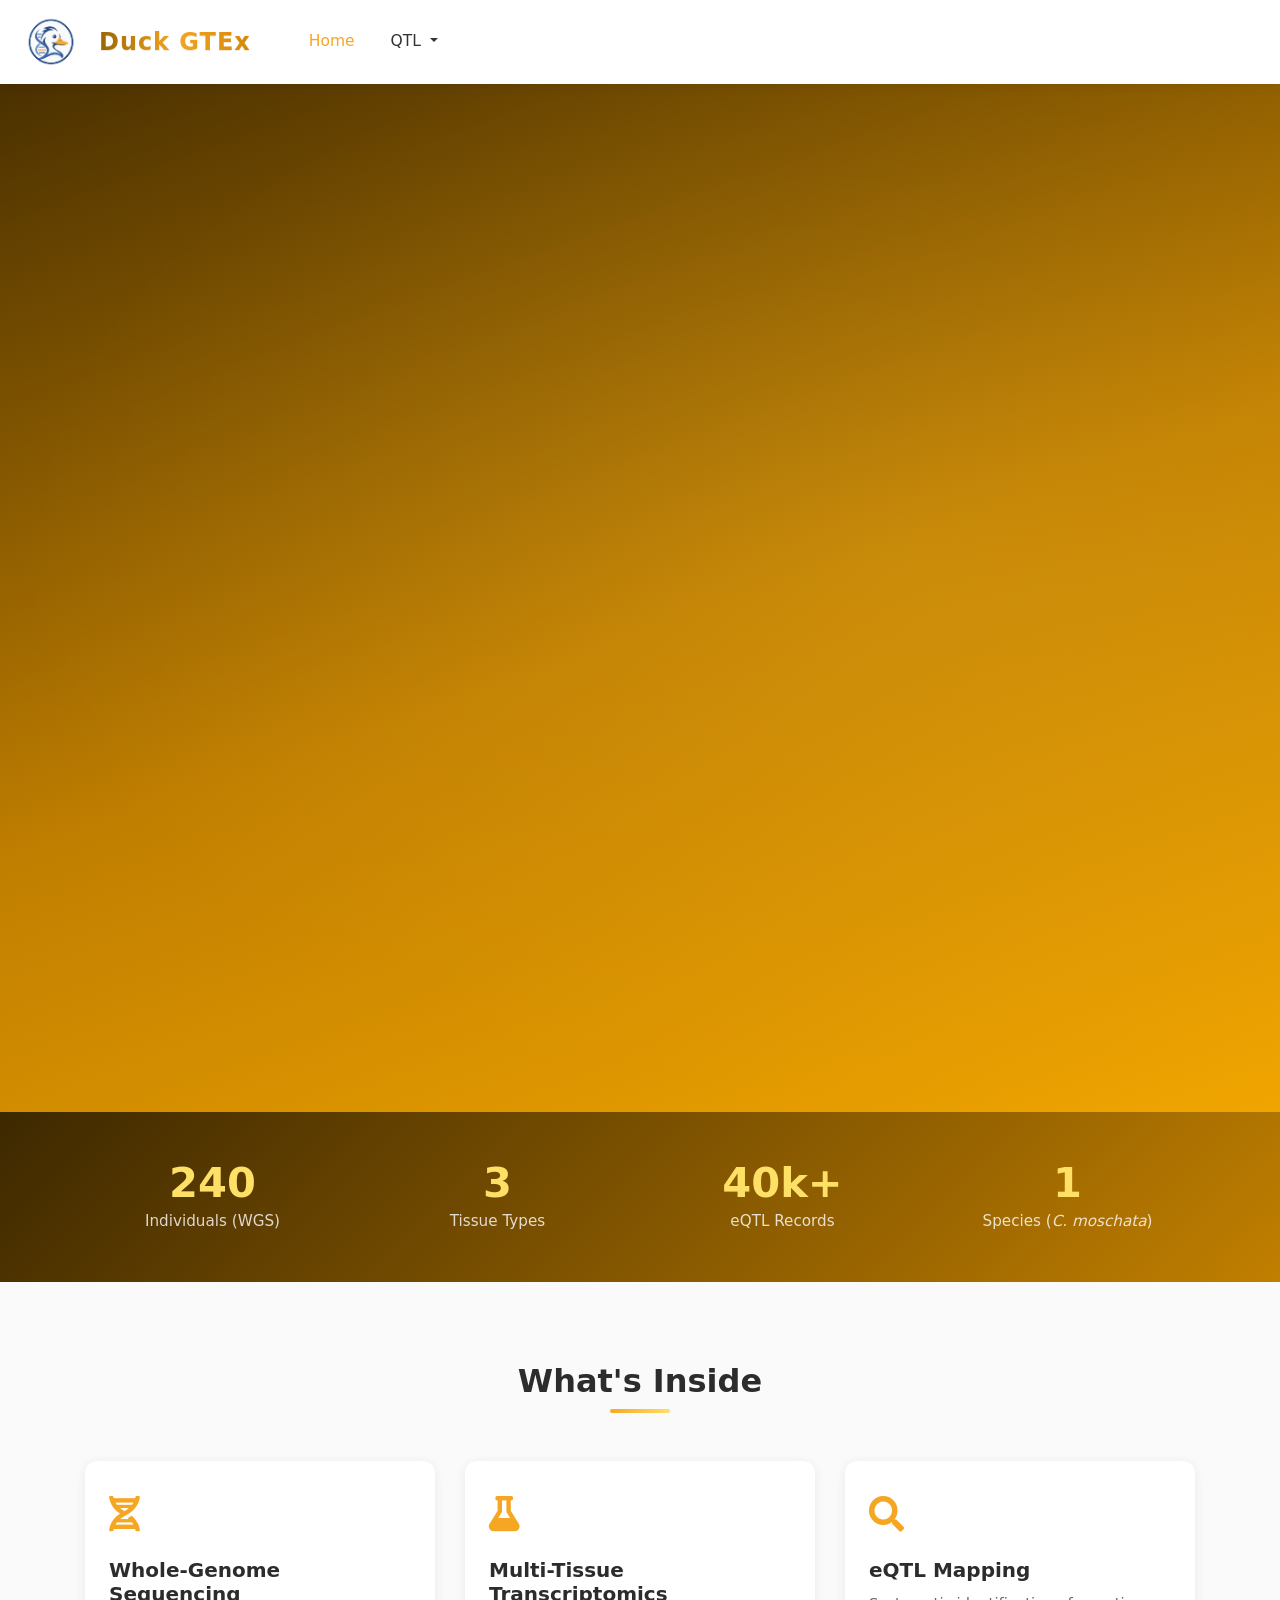
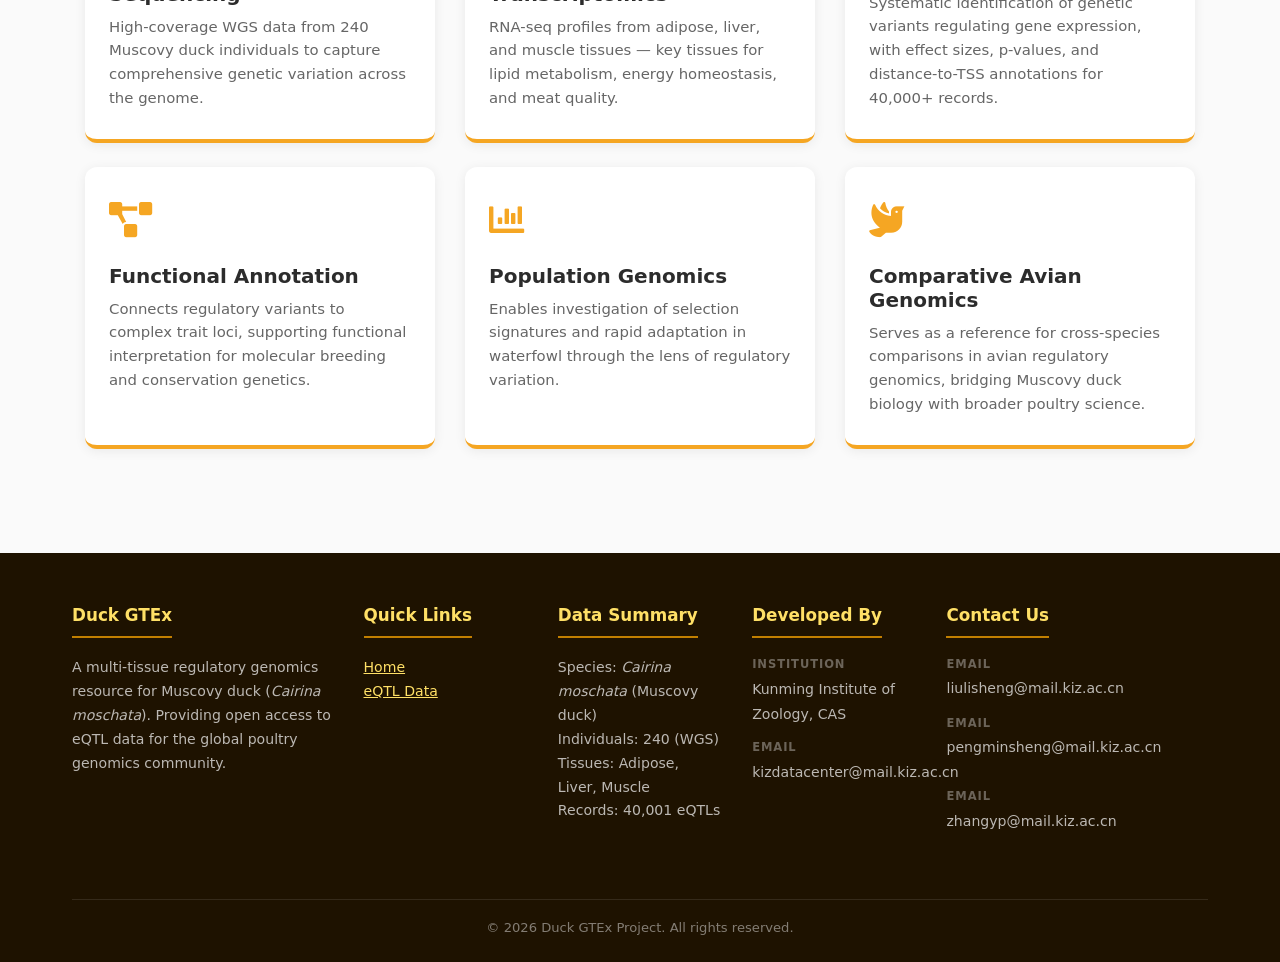
==== index.html @ 244245ae "GTEx commit 1" ====
<!DOCTYPE html>
<html lang="en">
<head>
    <meta charset="UTF-8" />
    <meta name="viewport" content="width=device-width, initial-scale=1.0" />
    <title>Duck GTEx – Muscovy Duck eQTL Atlas</title>
    <link rel="icon" href="assets/img/logo.png" type="image/png">
    <link rel="stylesheet" href="assets/css/bootstrap.min.css">
    <link rel="stylesheet" href="assets/css/font-awesome.min.css">
    <link rel="stylesheet" href="assets/css/animate.min.css">
    <link rel="stylesheet" href="assets/css/style.css">
</head>
<body>

<!-- ========== Preloader ========== -->
<div id="preloader">
    <div class="spinner"></div>
</div>

<!-- ========== Navbar ========== -->
<nav class="navbar navbar-expand-lg navbar-light fixed-top" id="mainNav">
    <div class="container" style="max-width:1400px;">
        <a class="navbar-brand" href="index.html">
            <img src="assets/img/logo.png" alt="Duck GTEx logo" class="brand-logo">
            <span class="brand-text">Duck GTEx</span>
        </a>
        <button class="navbar-toggler" type="button" data-toggle="collapse" data-target="#navMenu"
                aria-controls="navMenu" aria-expanded="false" aria-label="Toggle navigation">
            <span class="navbar-toggler-icon"></span>
        </button>
        <div class="collapse navbar-collapse justify-content-start" id="navMenu">
            <ul class="navbar-nav ml-lg-4">
                <li class="nav-item active">
                    <a class="nav-link" href="index.html">Home</a>
                </li>
                <li class="nav-item dropdown">
                    <a class="nav-link dropdown-toggle" href="#" id="qtlDropdown"
                       role="button" data-toggle="dropdown" aria-haspopup="true" aria-expanded="false">
                        QTL
                    </a>
                    <div class="dropdown-menu" aria-labelledby="qtlDropdown">
                        <a class="dropdown-item" href="eqtl.html">
                            <i class="fas fa-table mr-2" style="color:#f5a623;"></i>eQTL
                        </a>
                    </div>
                </li>
            </ul>
        </div>
    </div>
</nav>

<!-- ========== Hero Banner ========== -->
<section class="hero-banner">
    <div class="container" style="max-width:1400px;">
        <div class="row align-items-center">

            <!-- Left – Description -->
            <div class="col-lg-5 col-xl-5">
                <div class="fade-up delay-1">
                    <h1 class="hero-title">What is <span>Duck GTEx?</span></h1>
                    <p class="hero-desc">
                        As a multi-tissue regulatory genomics resource for Muscovy duck
                        (<em>Cairina moschata</em>), the Muscovy Duck eQTL Atlas aims to build a
                        public catalogue of genetic regulatory variants associated with gene expression
                        across key metabolic and production-related tissues. This database integrates
                        whole-genome sequencing data from 240 individuals, transcriptomic profiles from
                        adipose, liver, and muscle tissues to support the systematic exploration of
                        genotype-expression relationships in Muscovy ducks.
                    </p>
                    <p class="hero-desc" style="margin-top:-10px;">
                        This resource provides a valuable reference for understanding tissue-dependent
                        genetic regulation, rapid adaptation, lipid metabolism, muscle development, meat
                        quality, and other economically important traits in waterfowl. By connecting
                        genomic variation with transcriptional regulation and complex phenotypes, the
                        Muscovy Duck eQTL Atlas offers a foundation for functional interpretation of
                        trait-associated loci, molecular breeding, conservation genetics, and
                        comparative avian genomics.
                    </p>

                    <!-- Quick nav to eQTL table -->
                    <div class="mt-2">
                        <a href="eqtl.html" class="btn btn-search px-4 py-2"
                           style="background:var(--gradient-btn);color:#3d2800;font-weight:700;border-radius:10px;border:none;font-size:1rem;">
                            <i class="fas fa-table mr-2"></i>Browse eQTL Data
                        </a>
                    </div>
                </div>
            </div>

            <!-- Right – Flowchart -->
            <div class="col-lg-7 col-xl-7">
                <div class="hero-image-wrap fade-up delay-3">
                    <img src="assets/img/Flowchart.jpg"
                         alt="Duck GTEx Workflow"
                         class="hero-figure img-fluid"
                         data-toggle="modal" data-target="#imgModal"
                         title="Click to enlarge" />
                    <p class="mt-2" style="color:rgba(255,255,255,0.55);font-size:0.8rem;text-align:center;">
                        Click image to enlarge
                    </p>
                </div>
            </div>

        </div>
    </div>
</section>

<!-- ========== Stats Strip ========== -->
<section class="stats-strip">
    <div class="container">
        <div class="row text-center">
            <div class="col-6 col-md-3 mb-4 mb-md-0">
                <div class="stat-item fade-up delay-1">
                    <div class="stat-number">240</div>
                    <div class="stat-label">Individuals (WGS)</div>
                </div>
            </div>
            <div class="col-6 col-md-3 mb-4 mb-md-0">
                <div class="stat-item fade-up delay-2">
                    <div class="stat-number">3</div>
                    <div class="stat-label">Tissue Types</div>
                </div>
            </div>
            <div class="col-6 col-md-3">
                <div class="stat-item fade-up delay-3">
                    <div class="stat-number">40k+</div>
                    <div class="stat-label">eQTL Records</div>
                </div>
            </div>
            <div class="col-6 col-md-3">
                <div class="stat-item fade-up delay-4">
                    <div class="stat-number">1</div>
                    <div class="stat-label">Species (<em style="font-style:italic;color:inherit;">C. moschata</em>)</div>
                </div>
            </div>
        </div>
    </div>
</section>

<!-- ========== Feature Cards ========== -->
<section class="default-padding" style="background:#fafafa;">
    <div class="container">
        <div class="text-center mb-5 fade-up delay-1">
            <h2 class="section-title">What's Inside</h2>
            <div class="section-divider"></div>
        </div>
        <div class="row">
            <div class="col-md-4 mb-4">
                <div class="feature-card fade-up delay-1">
                    <div class="feature-icon"><i class="fas fa-dna"></i></div>
                    <h5>Whole-Genome Sequencing</h5>
                    <p>High-coverage WGS data from 240 Muscovy duck individuals to capture comprehensive genetic variation across the genome.</p>
                </div>
            </div>
            <div class="col-md-4 mb-4">
                <div class="feature-card fade-up delay-2">
                    <div class="feature-icon"><i class="fas fa-flask"></i></div>
                    <h5>Multi-Tissue Transcriptomics</h5>
                    <p>RNA-seq profiles from adipose, liver, and muscle tissues — key tissues for lipid metabolism, energy homeostasis, and meat quality.</p>
                </div>
            </div>
            <div class="col-md-4 mb-4">
                <div class="feature-card fade-up delay-3">
                    <div class="feature-icon"><i class="fas fa-search"></i></div>
                    <h5>eQTL Mapping</h5>
                    <p>Systematic identification of genetic variants regulating gene expression, with effect sizes, p-values, and distance-to-TSS annotations for 40,000+ records.</p>
                </div>
            </div>
            <div class="col-md-4 mb-4">
                <div class="feature-card fade-up delay-1">
                    <div class="feature-icon"><i class="fas fa-project-diagram"></i></div>
                    <h5>Functional Annotation</h5>
                    <p>Connects regulatory variants to complex trait loci, supporting functional interpretation for molecular breeding and conservation genetics.</p>
                </div>
            </div>
            <div class="col-md-4 mb-4">
                <div class="feature-card fade-up delay-2">
                    <div class="feature-icon"><i class="fas fa-chart-bar"></i></div>
                    <h5>Population Genomics</h5>
                    <p>Enables investigation of selection signatures and rapid adaptation in waterfowl through the lens of regulatory variation.</p>
                </div>
            </div>
            <div class="col-md-4 mb-4">
                <div class="feature-card fade-up delay-3">
                    <div class="feature-icon"><i class="fas fa-dove"></i></div>
                    <h5>Comparative Avian Genomics</h5>
                    <p>Serves as a reference for cross-species comparisons in avian regulatory genomics, bridging Muscovy duck biology with broader poultry science.</p>
                </div>
            </div>
        </div>
    </div>
</section>

<!-- ========== Image Modal (lightbox) ========== -->
<div class="modal fade" id="imgModal" tabindex="-1" role="dialog" aria-hidden="true">
    <div class="modal-dialog modal-xl-custom" role="document">
        <div class="modal-content" style="border:none;border-radius:12px;overflow:hidden;">
            <div class="modal-header py-2">
                <h6 class="modal-title mb-0" style="font-size:0.95rem;">Duck GTEx – Workflow Overview</h6>
                <button type="button" class="close" data-dismiss="modal" aria-label="Close">
                    <span aria-hidden="true">&times;</span>
                </button>
            </div>
            <div class="modal-body p-2">
                <img src="assets/img/Flowchart.jpg" alt="Flowchart" class="img-fluid" style="border-radius:6px;" />
            </div>
        </div>
    </div>
</div>

<!-- ========== Footer (full-width, all sections in one row) ========== -->
<footer class="site-footer site-footer-full">
    <div class="container-fluid footer-inner">
        <div class="row">
            <div class="col-lg-3 col-md-6 mb-4">
                <div class="footer-title">Duck GTEx</div>
                <p class="footer-text">
                    A multi-tissue regulatory genomics resource for Muscovy duck
                    (<em>Cairina moschata</em>). Providing open access to eQTL data
                    for the global poultry genomics community.
                </p>
            </div>
            <div class="col-lg-2 col-md-6 mb-4">
                <div class="footer-title">Quick Links</div>
                <ul class="list-unstyled footer-text">
                    <li><a href="index.html" class="footer-link">Home</a></li>
                    <li><a href="eqtl.html" class="footer-link">eQTL Data</a></li>
                </ul>
            </div>
            <div class="col-lg-2 col-md-6 mb-4">
                <div class="footer-title">Data Summary</div>
                <ul class="list-unstyled footer-text">
                    <li>Species: <em>Cairina moschata</em> (Muscovy duck)</li>
                    <li>Individuals: 240 (WGS)</li>
                    <li>Tissues: Adipose, Liver, Muscle</li>
                    <li>Records: 40,001 eQTLs</li>
                </ul>
            </div>
            <div class="col-lg-2 col-md-6 mb-4">
                <div class="footer-title">Developed By</div>
                <div style="margin-bottom:12px;">
                    <span class="footer-meta-label">Institution</span>
                    <span class="footer-plain">Kunming Institute of Zoology, CAS</span>
                </div>
                <div>
                    <span class="footer-meta-label">Email</span>
                    <span class="footer-plain">kizdatacenter@mail.kiz.ac.cn</span>
                </div>
            </div>
            <div class="col-lg-3 col-md-6 mb-4">
                <div class="footer-title">Contact Us</div>
                <div class="footer-contact-grid">
                    <div class="footer-contact-item">
                        <span class="footer-meta-label">Email</span>
                        <span class="footer-plain">liulisheng@mail.kiz.ac.cn</span>
                    </div>
                    <div class="footer-contact-row">
                        <div class="footer-contact-item">
                            <span class="footer-meta-label">Email</span>
                            <span class="footer-plain">pengminsheng@mail.kiz.ac.cn</span>
                        </div>
                        <div class="footer-contact-item">
                            <span class="footer-meta-label">Email</span>
                            <span class="footer-plain">zhangyp@mail.kiz.ac.cn</span>
                        </div>
                    </div>
                </div>
            </div>
        </div>
        <div class="footer-bottom">
            &copy; 2026 Duck GTEx Project. All rights reserved.
        </div>
    </div>
</footer>

<!-- ========== Scripts ========== -->
<script src="assets/js/jquery.min.js"></script>
<script src="assets/js/bootstrap.bundle.min.js"></script>
<script>
    // Hide preloader
    $(window).on('load', function () {
        $('#preloader').fadeOut(400);
    });

    // Navbar scroll effect
    $(window).on('scroll', function () {
        if ($(this).scrollTop() > 60) {
            $('#mainNav').addClass('scrolled');
        } else {
            $('#mainNav').removeClass('scrolled');
        }
    });

    // Scroll-triggered reveal: re-animate every time element enters viewport
    const observer = new IntersectionObserver((entries) => {
        entries.forEach(e => {
            if (e.isIntersecting) {
                e.target.classList.add('in-view');
            } else {
                e.target.classList.remove('in-view');
            }
        });
    }, { threshold: 0.12, rootMargin: '0px 0px -40px 0px' });
    document.querySelectorAll('.fade-up').forEach(el => observer.observe(el));
</script>
</body>
</html>
---- assets/css/style.css ----
/* ============================================================
   Duck GTEx – Custom Yellow Theme
   Primary:  #f5a623 (amber gold)
   Dark:     #3d2800 (dark brown)
   Accent:   #ffe066 (light gold)
   ============================================================ */

:root {
    --primary:      #f5a623;
    --primary-dark: #c17f00;
    --primary-light:#ffe066;
    --dark-bg:      #3d2800;
    --nav-white:    #fff;
    --text-light:   #fff8e1;
    --gradient-btn: linear-gradient(135deg, #f5a623, #ffe066);
    --gradient-logo:linear-gradient(to right, #9a6500, #f5a623, #d48806);
    --shadow:       0 4px 18px rgba(0,0,0,0.15);
}

/* ---- Reset / Base ---- */
*, *::before, *::after { box-sizing: border-box; }
body { font-family: 'Segoe UI', system-ui, -apple-system, sans-serif; margin: 0; }
a { text-decoration: none; text-transform: none !important; }
img { max-width: 100%; }

/* ============================================================
   PRELOADER
   ============================================================ */
#preloader {
    position: fixed; top: 0; left: 0; width: 100%; height: 100%;
    background: #3d2800; z-index: 99999;
    display: flex; align-items: center; justify-content: center;
}
.spinner {
    width: 56px; height: 56px;
    border: 5px solid rgba(255,255,255,0.2);
    border-top-color: var(--primary);
    border-radius: 50%;
    animation: spin 0.85s linear infinite;
}
@keyframes spin { to { transform: rotate(360deg); } }

/* ============================================================
   NAVBAR
   ============================================================ */
.navbar {
    background: #fff !important;
    box-shadow: 0 2px 10px rgba(0,0,0,0.08);
    padding: 0 0;
    transition: background 0.3s, box-shadow 0.3s;
}
.navbar.scrolled {
    box-shadow: 0 4px 16px rgba(0,0,0,0.14);
}
.navbar-brand {
    display: flex; align-items: center; gap: 12px;
    padding: 6px 0;
}
.navbar-brand img,
.navbar-brand .brand-logo {
    height: 72px;
    width: 72px;
    object-fit: contain;
    flex-shrink: 0;
    mix-blend-mode: multiply;
}
.brand-text {
    font-size: 1.5rem;
    font-weight: 700;
    letter-spacing: 0.04em;
    background: var(--gradient-logo);
    -webkit-background-clip: text;
    background-clip: text;
    -webkit-text-fill-color: transparent;
    /* keep full text readable on white navbar */
    filter: drop-shadow(0 1px 0 rgba(154, 101, 0, 0.15));
}
.navbar-nav .nav-link {
    color: #333 !important;
    font-weight: 500;
    padding: 24px 18px !important;
    transition: color 0.2s;
    font-size: 0.97rem;
}
.navbar-nav .nav-link:hover,
.navbar-nav .nav-item.active > .nav-link {
    color: var(--primary) !important;
}
.dropdown-menu {
    border: none;
    box-shadow: 0 8px 24px rgba(0,0,0,0.12);
    border-radius: 8px;
    padding: 6px 0;
    min-width: 180px;
}
.dropdown-item {
    padding: 9px 20px;
    font-size: 0.92rem;
    color: #444;
    transition: background 0.15s, color 0.15s;
}
.dropdown-item:hover {
    background: #fff8e1;
    color: var(--primary-dark);
}
.navbar-toggler { border: none; outline: none; }
.navbar-toggler-icon {
    background-image: url("data:image/svg+xml,%3csvg xmlns='http://www.w3.org/2000/svg' width='30' height='30' viewBox='0 0 30 30'%3e%3cpath stroke='%23f5a623' stroke-linecap='round' stroke-miterlimit='10' stroke-width='2' d='M4 7h22M4 15h22M4 23h22'/%3e%3c/svg%3e");
}

/* ============================================================
   HERO BANNER
   ============================================================ */
.hero-banner {
    background: linear-gradient(160deg, var(--dark-bg) 0%, var(--primary-dark) 55%, #f0a500 100%);
    min-height: 88vh;
    display: flex; align-items: center;
    padding: 100px 0 60px;
    position: relative;
    overflow: hidden;
}
.hero-banner::before {
    content: '';
    position: absolute; inset: 0;
    background: radial-gradient(ellipse at 70% 50%, rgba(255,220,80,0.12) 0%, transparent 70%);
    pointer-events: none;
}
.hero-title {
    font-size: 2.6rem;
    font-weight: 800;
    color: #fff;
    margin-bottom: 22px;
    line-height: 1.2;
}
.hero-title span { color: var(--primary-light); }
.hero-desc {
    font-size: 1.22rem;
    color: var(--text-light);
    line-height: 1.85;
    margin-bottom: 28px;
}
/* Search box */
.hero-search .input-group {
    box-shadow: 0 4px 14px rgba(0,0,0,0.18);
    border-radius: 14px;
    overflow: hidden;
}
.hero-search .form-control {
    height: 52px;
    border: none;
    padding: 0 20px;
    font-size: 1rem;
    outline: none;
    box-shadow: none !important;
}
.hero-search .btn-search {
    height: 52px;
    padding: 0 28px;
    background: var(--gradient-btn);
    border: none;
    color: #3d2800;
    font-weight: 700;
    font-size: 1.1rem;
    transition: filter 0.2s;
}
.hero-search .btn-search:hover { filter: brightness(1.1); }
.hero-search-examples {
    margin-top: 14px;
    color: var(--primary-light);
    font-size: 0.88rem;
}
.hero-search-examples .example {
    cursor: pointer;
    margin: 0 8px;
    text-decoration: underline;
    opacity: 0.85;
    transition: opacity 0.2s;
}
.hero-search-examples .example:hover { opacity: 1; }

/* Hero right image */
.hero-image-wrap {
    text-align: center;
    padding: 20px;
}
.hero-figure {
    border-radius: 16px;
    box-shadow: 0 12px 36px rgba(0,0,0,0.28);
    background: #fff;
    padding: 12px;
    cursor: pointer;
    transition: transform 0.3s, box-shadow 0.3s;
    max-height: 720px;
    width: 100%;
    object-fit: contain;
}
.hero-figure:hover {
    transform: translateY(-6px);
    box-shadow: 0 20px 48px rgba(0,0,0,0.32);
}

/* ============================================================
   SECTION – common
   ============================================================ */
.section-title {
    font-size: 2rem;
    font-weight: 700;
    color: #2c2c2c;
    margin-bottom: 8px;
}
.section-divider {
    width: 60px; height: 4px;
    background: var(--gradient-btn);
    border-radius: 2px;
    margin: 0 auto 40px;
}
.default-padding { padding: 80px 0; }

/* ============================================================
   STATS COUNTER STRIP
   ============================================================ */
.stats-strip {
    background: linear-gradient(135deg, #3d2800 0%, #c17f00 100%);
    padding: 50px 0;
    color: #fff;
}
.stat-item { text-align: center; }
.stat-number {
    font-size: 2.6rem;
    font-weight: 800;
    color: var(--primary-light);
    line-height: 1;
}
.stat-label {
    font-size: 0.95rem;
    color: rgba(255,255,255,0.8);
    margin-top: 6px;
}

/* ============================================================
   FEATURE CARDS
   ============================================================ */
.feature-card {
    background: #fff;
    border-radius: 12px;
    padding: 28px 24px;
    box-shadow: 0 2px 12px rgba(0,0,0,0.07);
    border-bottom: 4px solid var(--primary);
    transition: transform 0.25s, box-shadow 0.25s;
    height: 100%;
}
.feature-card:hover {
    transform: translateY(-6px);
    box-shadow: 0 12px 28px rgba(0,0,0,0.12);
}
.feature-icon {
    font-size: 2.2rem;
    color: var(--primary);
    margin-bottom: 16px;
}
.feature-card h5 {
    font-weight: 700;
    color: #2c2c2c;
    margin-bottom: 10px;
}
.feature-card p {
    font-size: 0.93rem;
    color: #666;
    line-height: 1.6;
    margin: 0;
}

/* ============================================================
   MODAL (image lightbox)
   ============================================================ */
.modal-dialog.modal-xl-custom {
    max-width: 90vw;
    margin: 30px auto;
}
.modal-body { padding: 10px; text-align: center; background: #fff; }
.modal-header {
    background: var(--dark-bg);
    color: #fff;
    border-bottom: none;
}
.modal-header .close { color: #fff; opacity: 0.8; }

/* ============================================================
   FOOTER
   ============================================================ */
.site-footer {
    background: #1e1200;
    color: rgba(255,255,255,0.7);
    padding: 50px 0 24px;
}
.site-footer-full .footer-inner {
    width: 100%;
    max-width: 1200px;
    margin: 0 auto;
    padding-left: 32px;
    padding-right: 32px;
}
.footer-meta-label {
    font-size: 0.72rem;
    font-weight: 700;
    letter-spacing: 0.08em;
    color: rgba(255,255,255,0.35);
    text-transform: uppercase;
    display: block;
    margin-bottom: 4px;
}
.footer-plain {
    color: rgba(255,255,255,0.7);
    font-size: 0.88rem;
    line-height: 1.7;
}
.footer-contact-grid {
    display: flex;
    flex-direction: column;
    gap: 14px;
}
.footer-contact-row {
    display: flex;
    gap: 28px;
    flex-wrap: wrap;
}
.footer-contact-item {
    display: flex;
    flex-direction: column;
}
.footer-title {
    color: var(--primary-light);
    font-size: 1.05rem;
    font-weight: 700;
    margin-bottom: 18px;
    padding-bottom: 8px;
    border-bottom: 2px solid var(--primary-dark);
    display: inline-block;
}
.footer-text { font-size: 0.88rem; line-height: 1.7; }
.footer-link { color: var(--primary-light); text-decoration: underline; }
.footer-link:hover { color: #fff; }
.footer-bottom {
    border-top: 1px solid rgba(255,255,255,0.1);
    margin-top: 36px;
    padding-top: 18px;
    font-size: 0.82rem;
    text-align: center;
    color: rgba(255,255,255,0.45);
}

/* ============================================================
   ANIMATIONS
   ============================================================ */
/* initial hidden state – no animation yet */
.fade-up {
    opacity: 0;
    transform: translateY(36px);
    transition: opacity 0.7s ease, transform 0.7s ease;
}
/* triggered by JS when element enters viewport */
.fade-up.in-view {
    opacity: 1;
    transform: translateY(0);
}
.fade-up.delay-1 { transition-delay: 0.08s; }
.fade-up.delay-2 { transition-delay: 0.2s;  }
.fade-up.delay-3 { transition-delay: 0.35s; }
.fade-up.delay-4 { transition-delay: 0.5s;  }

/* ============================================================
   eQTL TABLE PAGE
   ============================================================ */
.table-page-header {
    background: linear-gradient(135deg, var(--dark-bg), var(--primary-dark));
    color: #fff;
    padding-top: 72px;
    min-height: 280px;
    box-sizing: border-box;
    display: flex;
    align-items: center;
}
.table-page-header-content {
    padding: 0;
    width: 100%;
}
.table-page-header h1 { font-size: 2.2rem; font-weight: 800; margin-bottom: 0.75rem; }
.table-page-header p  { color: var(--text-light); font-size: 1rem; margin-bottom: 0; }

.table-section { padding: 40px 0 60px; }

#eqtl-table-wrapper {
    background: #fff;
    border-radius: 12px;
    padding: 28px 24px;
    box-shadow: 0 4px 20px rgba(0,0,0,0.08);
}

/* DataTables custom styling */
table.dataTable thead th {
    background: var(--dark-bg);
    color: #fff;
    font-weight: 600;
    font-size: 0.85rem;
    border-color: rgba(255,255,255,0.15) !important;
    white-space: nowrap;
    padding: 10px 12px;
    text-align: center !important;
    vertical-align: middle;
}
table.dataTable thead > tr:not(.filter-row) > th.sorting,
table.dataTable thead > tr:not(.filter-row) > th.sorting_asc,
table.dataTable thead > tr:not(.filter-row) > th.sorting_desc {
    padding-bottom: 18px;
}
table.dataTable thead th.sorting::after,
table.dataTable thead th.sorting_asc::after,
table.dataTable thead th.sorting_desc::after {
    color: var(--primary-light) !important;
}
table.dataTable tfoot th {
    padding: 6px 4px;
    background: #fdf6e3;
}
table.dataTable tfoot input {
    width: 100%;
    padding: 5px 8px;
    border: 1px solid #e0c97a;
    border-radius: 5px;
    font-size: 0.78rem;
    outline: none;
    transition: border-color 0.2s, box-shadow 0.2s;
}
table.dataTable tfoot input:focus {
    border-color: var(--primary);
    box-shadow: 0 0 0 2px rgba(245,166,35,0.18);
}
table.dataTable tbody tr:hover { background: #fff8e1 !important; }
table.dataTable tbody td {
    font-size: 0.83rem;
    padding: 8px 12px;
    vertical-align: middle;
    text-align: center !important;
}
/* ---- Pagination (yellow theme) ---- */
div.dataTables_wrapper div.dataTables_paginate {
    padding-top: 8px;
}
div.dataTables_wrapper div.dataTables_paginate ul.pagination {
    margin-bottom: 0;
}
div.dataTables_wrapper div.dataTables_paginate ul.pagination li.page-item a.page-link {
    color: #c17f00 !important;
    background-color: #fff !important;
    border-color: #e0c97a !important;
    box-shadow: none !important;
    transition: background 0.2s, color 0.2s, border-color 0.2s;
}
div.dataTables_wrapper div.dataTables_paginate ul.pagination li.page-item a.page-link:hover {
    color: #3d2800 !important;
    background-color: #fff8e1 !important;
    border-color: #f5a623 !important;
}
div.dataTables_wrapper div.dataTables_paginate ul.pagination li.page-item a.page-link:focus {
    color: #3d2800 !important;
    background-color: #fff8e1 !important;
    border-color: #f5a623 !important;
    box-shadow: 0 0 0 0.2rem rgba(245, 166, 35, 0.25) !important;
    outline: none;
}
div.dataTables_wrapper div.dataTables_paginate ul.pagination li.page-item.active a.page-link,
div.dataTables_wrapper div.dataTables_paginate ul.pagination li.page-item.active a.page-link:hover,
div.dataTables_wrapper div.dataTables_paginate ul.pagination li.page-item.active a.page-link:focus {
    color: #3d2800 !important;
    background: linear-gradient(135deg, #f5a623, #ffe066) !important;
    border-color: #f5a623 !important;
    font-weight: 700;
}
div.dataTables_wrapper div.dataTables_paginate ul.pagination li.page-item.disabled a.page-link,
div.dataTables_wrapper div.dataTables_paginate ul.pagination li.page-item.disabled a.page-link:hover {
    color: #bbb !important;
    background-color: #fafafa !important;
    border-color: #e8e8e8 !important;
    cursor: not-allowed;
}
.dataTables_wrapper .dataTables_filter input {
    border: 1px solid #e0c97a;
    border-radius: 8px;
    padding: 5px 12px;
    outline: none;
}
.dataTables_wrapper .dataTables_filter input:focus {
    border-color: var(--primary);
    box-shadow: 0 0 0 2px rgba(245,166,35,0.18);
}
.dataTables_wrapper .dataTables_length label {
    display: inline-flex;
    align-items: center;
    gap: 10px;
}
.dataTables_wrapper .dataTables_length select {
    border: 1px solid #e0c97a;
    border-radius: 6px;
    padding: 6px 30px 6px 12px;
    min-width: 84px;
    outline: none;
    -webkit-appearance: none;
    -moz-appearance: none;
    appearance: none;
    background-color: #fff;
    background-image: url("data:image/svg+xml,%3Csvg xmlns='http://www.w3.org/2000/svg' width='12' height='12' viewBox='0 0 12 12'%3E%3Cpath fill='%23666' d='M3 4.5L6 8l3-3.5H3z'/%3E%3C/svg%3E");
    background-repeat: no-repeat;
    background-position: right 10px center;
    background-size: 12px;
    cursor: pointer;
}
.dataTables_wrapper .dataTables_filter label {
    display: inline-flex;
    align-items: center;
    gap: 10px;
}
.dataTables_info { color: #888; font-size: 0.85rem; }

/* loading overlay */
#loading-overlay {
    text-align: center;
    padding: 60px 20px;
    color: #888;
}
.loading-spinner {
    width: 48px; height: 48px;
    border: 4px solid #f3e0b0;
    border-top-color: var(--primary);
    border-radius: 50%;
    animation: spin 0.8s linear infinite;
    margin: 0 auto 20px;
}

/* ============================================================
   RESPONSIVE
   ============================================================ */
@media (max-width: 991px) {
    .hero-banner { padding: 90px 0 50px; min-height: auto; }
    .hero-title  { font-size: 2rem; }
    .hero-image-wrap { margin-top: 40px; }
    .hero-figure { max-height: 460px; }
    .navbar-nav .nav-link { padding: 12px 16px !important; }
}
@media (max-width: 767px) {
    .hero-title { font-size: 1.6rem; }
    .hero-desc  { font-size: 1.05rem; }
    .stat-number { font-size: 2rem; }
    #eqtl-table-wrapper { padding: 16px 8px; overflow-x: auto; }
}
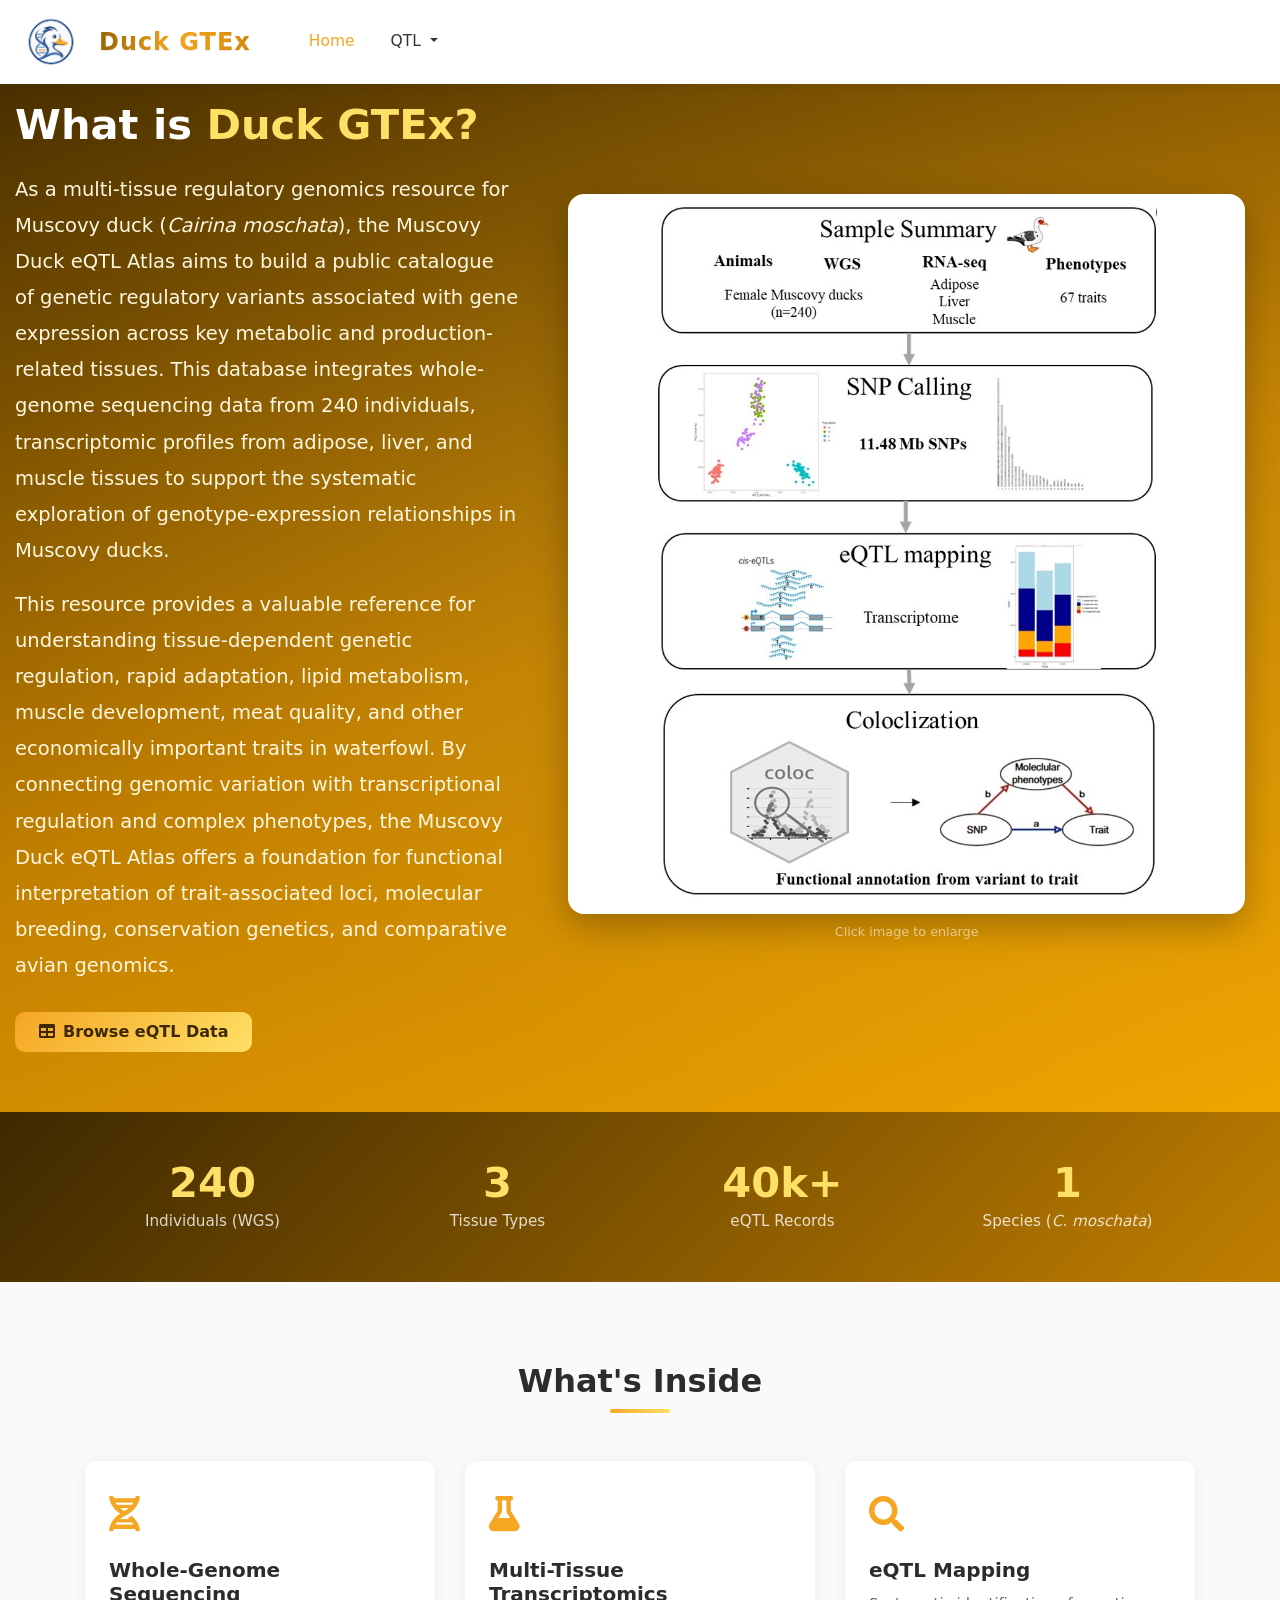
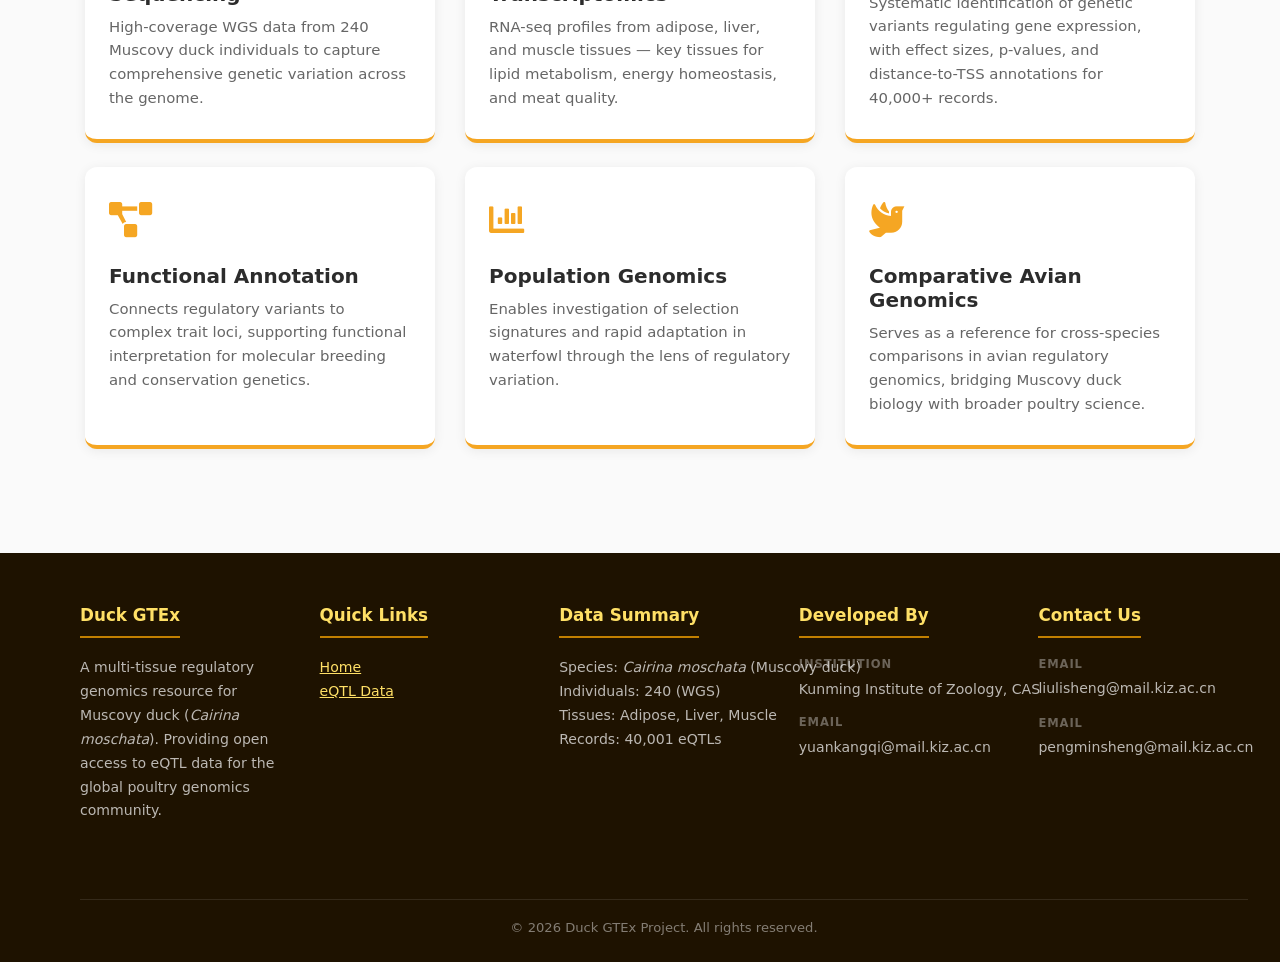
==== commit 8050a6f0: "test3" ====
--- a/index.html
+++ b/index.html
@@ -212,7 +212,7 @@
 <footer class="site-footer site-footer-full">
     <div class="container-fluid footer-inner">
         <div class="row">
-            <div class="col-lg-3 col-md-6 mb-4">
+            <div class="col-lg col-md-6 mb-4">
                 <div class="footer-title">Duck GTEx</div>
                 <p class="footer-text">
                     A multi-tissue regulatory genomics resource for Muscovy duck
@@ -220,14 +220,14 @@
                     for the global poultry genomics community.
                 </p>
             </div>
-            <div class="col-lg-2 col-md-6 mb-4">
+            <div class="col-lg col-md-6 mb-4">
                 <div class="footer-title">Quick Links</div>
                 <ul class="list-unstyled footer-text">
                     <li><a href="index.html" class="footer-link">Home</a></li>
                     <li><a href="eqtl.html" class="footer-link">eQTL Data</a></li>
                 </ul>
             </div>
-            <div class="col-lg-2 col-md-6 mb-4">
+            <div class="col-lg col-md-6 mb-4">
                 <div class="footer-title">Data Summary</div>
                 <ul class="list-unstyled footer-text">
                     <li>Species: <em>Cairina moschata</em> (Muscovy duck)</li>
@@ -236,7 +236,7 @@
                     <li>Records: 40,001 eQTLs</li>
                 </ul>
             </div>
-            <div class="col-lg-2 col-md-6 mb-4">
+            <div class="col-lg col-md-6 mb-4">
                 <div class="footer-title">Developed By</div>
                 <div style="margin-bottom:12px;">
                     <span class="footer-meta-label">Institution</span>
@@ -244,10 +244,10 @@
                 </div>
                 <div>
                     <span class="footer-meta-label">Email</span>
-                    <span class="footer-plain">kizdatacenter@mail.kiz.ac.cn</span>
-                </div>
-            </div>
-            <div class="col-lg-3 col-md-6 mb-4">
+                    <span class="footer-plain">yuankangqi@mail.kiz.ac.cn</span>
+                </div>
+            </div>
+            <div class="col-lg col-md-6 mb-4">
                 <div class="footer-title">Contact Us</div>
                 <div class="footer-contact-grid">
                     <div class="footer-contact-item">
@@ -258,10 +258,6 @@
                         <div class="footer-contact-item">
                             <span class="footer-meta-label">Email</span>
                             <span class="footer-plain">pengminsheng@mail.kiz.ac.cn</span>
-                        </div>
-                        <div class="footer-contact-item">
-                            <span class="footer-meta-label">Email</span>
-                            <span class="footer-plain">zhangyp@mail.kiz.ac.cn</span>
                         </div>
                     </div>
                 </div>
--- a/assets/css/style.css
+++ b/assets/css/style.css
@@ -295,9 +295,9 @@
 }
 .site-footer-full .footer-inner {
     width: 100%;
-    max-width: 1200px;
+    max-width: 1600px;
     margin: 0 auto;
-    padding-left: 32px;
+    padding-left: 80px;
     padding-right: 32px;
 }
 .footer-meta-label {
@@ -313,6 +313,7 @@
     color: rgba(255,255,255,0.7);
     font-size: 0.88rem;
     line-height: 1.7;
+    white-space: nowrap;
 }
 .footer-contact-grid {
     display: flex;
@@ -338,6 +339,8 @@
     display: inline-block;
 }
 .footer-text { font-size: 0.88rem; line-height: 1.7; }
+.footer-text li { white-space: nowrap; }
+.site-footer-full .footer-inner .row > [class*="col"] { min-width: 0; }
 .footer-link { color: var(--primary-light); text-decoration: underline; }
 .footer-link:hover { color: #fff; }
 .footer-bottom {
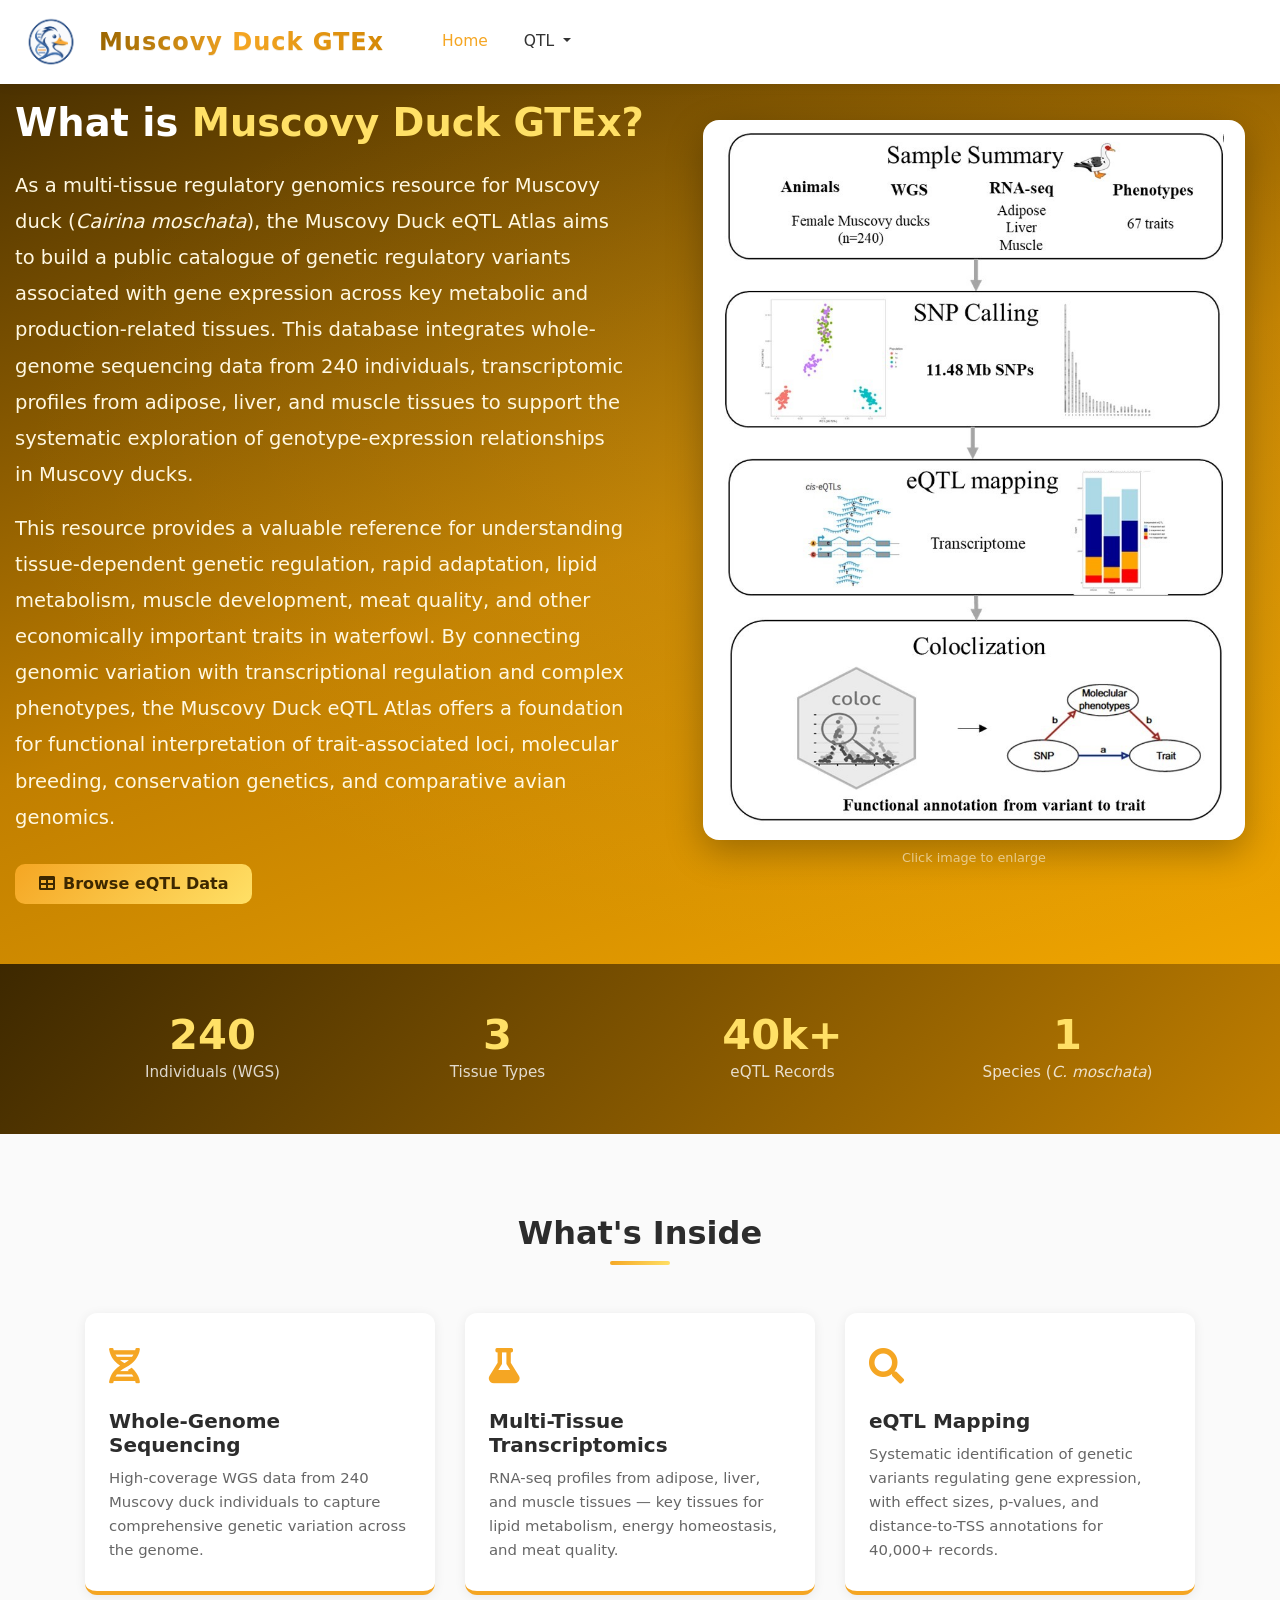
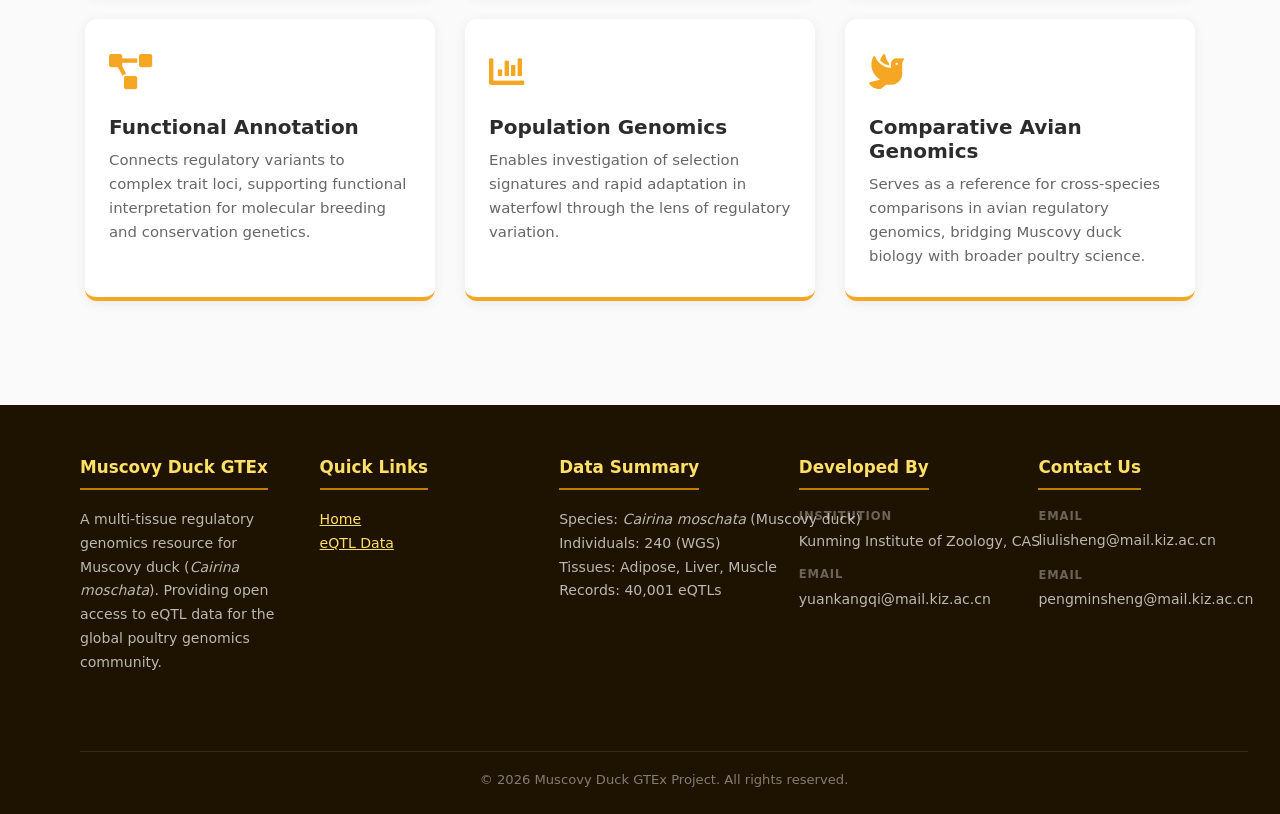
==== commit 2b7058c4: "GTEx commit 2" ====
--- a/index.html
+++ b/index.html
@@ -3,7 +3,7 @@
 <head>
     <meta charset="UTF-8" />
     <meta name="viewport" content="width=device-width, initial-scale=1.0" />
-    <title>Duck GTEx – Muscovy Duck eQTL Atlas</title>
+    <title>Muscovy Duck GTEx – Muscovy Duck eQTL Atlas</title>
     <link rel="icon" href="assets/img/logo.png" type="image/png">
     <link rel="stylesheet" href="assets/css/bootstrap.min.css">
     <link rel="stylesheet" href="assets/css/font-awesome.min.css">
@@ -21,8 +21,8 @@
 <nav class="navbar navbar-expand-lg navbar-light fixed-top" id="mainNav">
     <div class="container" style="max-width:1400px;">
         <a class="navbar-brand" href="index.html">
-            <img src="assets/img/logo.png" alt="Duck GTEx logo" class="brand-logo">
-            <span class="brand-text">Duck GTEx</span>
+            <img src="assets/img/logo.png" alt="Muscovy Duck GTEx logo" class="brand-logo">
+            <span class="brand-text">Muscovy Duck GTEx</span>
         </a>
         <button class="navbar-toggler" type="button" data-toggle="collapse" data-target="#navMenu"
                 aria-controls="navMenu" aria-expanded="false" aria-label="Toggle navigation">
@@ -55,9 +55,9 @@
         <div class="row align-items-center">
 
             <!-- Left – Description -->
-            <div class="col-lg-5 col-xl-5">
+            <div class="col-lg-6 col-xl-6">
                 <div class="fade-up delay-1">
-                    <h1 class="hero-title">What is <span>Duck GTEx?</span></h1>
+                    <h1 class="hero-title">What is <span>Muscovy Duck GTEx?</span></h1>
                     <p class="hero-desc">
                         As a multi-tissue regulatory genomics resource for Muscovy duck
                         (<em>Cairina moschata</em>), the Muscovy Duck eQTL Atlas aims to build a
@@ -88,10 +88,10 @@
             </div>
 
             <!-- Right – Flowchart -->
-            <div class="col-lg-7 col-xl-7">
+            <div class="col-lg-6 col-xl-6">
                 <div class="hero-image-wrap fade-up delay-3">
                     <img src="assets/img/Flowchart.jpg"
-                         alt="Duck GTEx Workflow"
+                         alt="Muscovy Duck GTEx Workflow"
                          class="hero-figure img-fluid"
                          data-toggle="modal" data-target="#imgModal"
                          title="Click to enlarge" />
@@ -196,7 +196,7 @@
     <div class="modal-dialog modal-xl-custom" role="document">
         <div class="modal-content" style="border:none;border-radius:12px;overflow:hidden;">
             <div class="modal-header py-2">
-                <h6 class="modal-title mb-0" style="font-size:0.95rem;">Duck GTEx – Workflow Overview</h6>
+                <h6 class="modal-title mb-0" style="font-size:0.95rem;">Muscovy Duck GTEx – Workflow Overview</h6>
                 <button type="button" class="close" data-dismiss="modal" aria-label="Close">
                     <span aria-hidden="true">&times;</span>
                 </button>
@@ -213,7 +213,7 @@
     <div class="container-fluid footer-inner">
         <div class="row">
             <div class="col-lg col-md-6 mb-4">
-                <div class="footer-title">Duck GTEx</div>
+                <div class="footer-title">Muscovy Duck GTEx</div>
                 <p class="footer-text">
                     A multi-tissue regulatory genomics resource for Muscovy duck
                     (<em>Cairina moschata</em>). Providing open access to eQTL data
@@ -264,7 +264,7 @@
             </div>
         </div>
         <div class="footer-bottom">
-            &copy; 2026 Duck GTEx Project. All rights reserved.
+            &copy; 2026 Muscovy Duck GTEx Project. All rights reserved.
         </div>
     </div>
 </footer>
--- a/assets/css/style.css
+++ b/assets/css/style.css
@@ -1,5 +1,5 @@
 /* ============================================================
-   Duck GTEx – Custom Yellow Theme
+   Muscovy Duck GTEx – Custom Yellow Theme
    Primary:  #f5a623 (amber gold)
    Dark:     #3d2800 (dark brown)
    Accent:   #ffe066 (light gold)
@@ -126,11 +126,12 @@
     pointer-events: none;
 }
 .hero-title {
-    font-size: 2.6rem;
+    font-size: 2.4rem;
     font-weight: 800;
     color: #fff;
     margin-bottom: 22px;
     line-height: 1.2;
+    white-space: nowrap;
 }
 .hero-title span { color: var(--primary-light); }
 .hero-desc {
@@ -182,6 +183,7 @@
 .hero-image-wrap {
     text-align: center;
     padding: 20px;
+    padding-left: 48px;
 }
 .hero-figure {
     border-radius: 16px;
@@ -337,9 +339,11 @@
     padding-bottom: 8px;
     border-bottom: 2px solid var(--primary-dark);
     display: inline-block;
+    white-space: nowrap;
 }
 .footer-text { font-size: 0.88rem; line-height: 1.7; }
 .footer-text li { white-space: nowrap; }
+.footer-lead { white-space: nowrap; }
 .site-footer-full .footer-inner .row > [class*="col"] { min-width: 0; }
 .footer-link { color: var(--primary-light); text-decoration: underline; }
 .footer-link:hover { color: #fff; }
@@ -544,14 +548,15 @@
    ============================================================ */
 @media (max-width: 991px) {
     .hero-banner { padding: 90px 0 50px; min-height: auto; }
-    .hero-title  { font-size: 2rem; }
-    .hero-image-wrap { margin-top: 40px; }
+    .hero-title  { font-size: 2rem; white-space: normal; }
+    .hero-image-wrap { margin-top: 40px; padding-left: 20px; }
     .hero-figure { max-height: 460px; }
     .navbar-nav .nav-link { padding: 12px 16px !important; }
 }
 @media (max-width: 767px) {
     .hero-title { font-size: 1.6rem; }
     .hero-desc  { font-size: 1.05rem; }
+    .footer-lead { white-space: normal; }
     .stat-number { font-size: 2rem; }
     #eqtl-table-wrapper { padding: 16px 8px; overflow-x: auto; }
 }
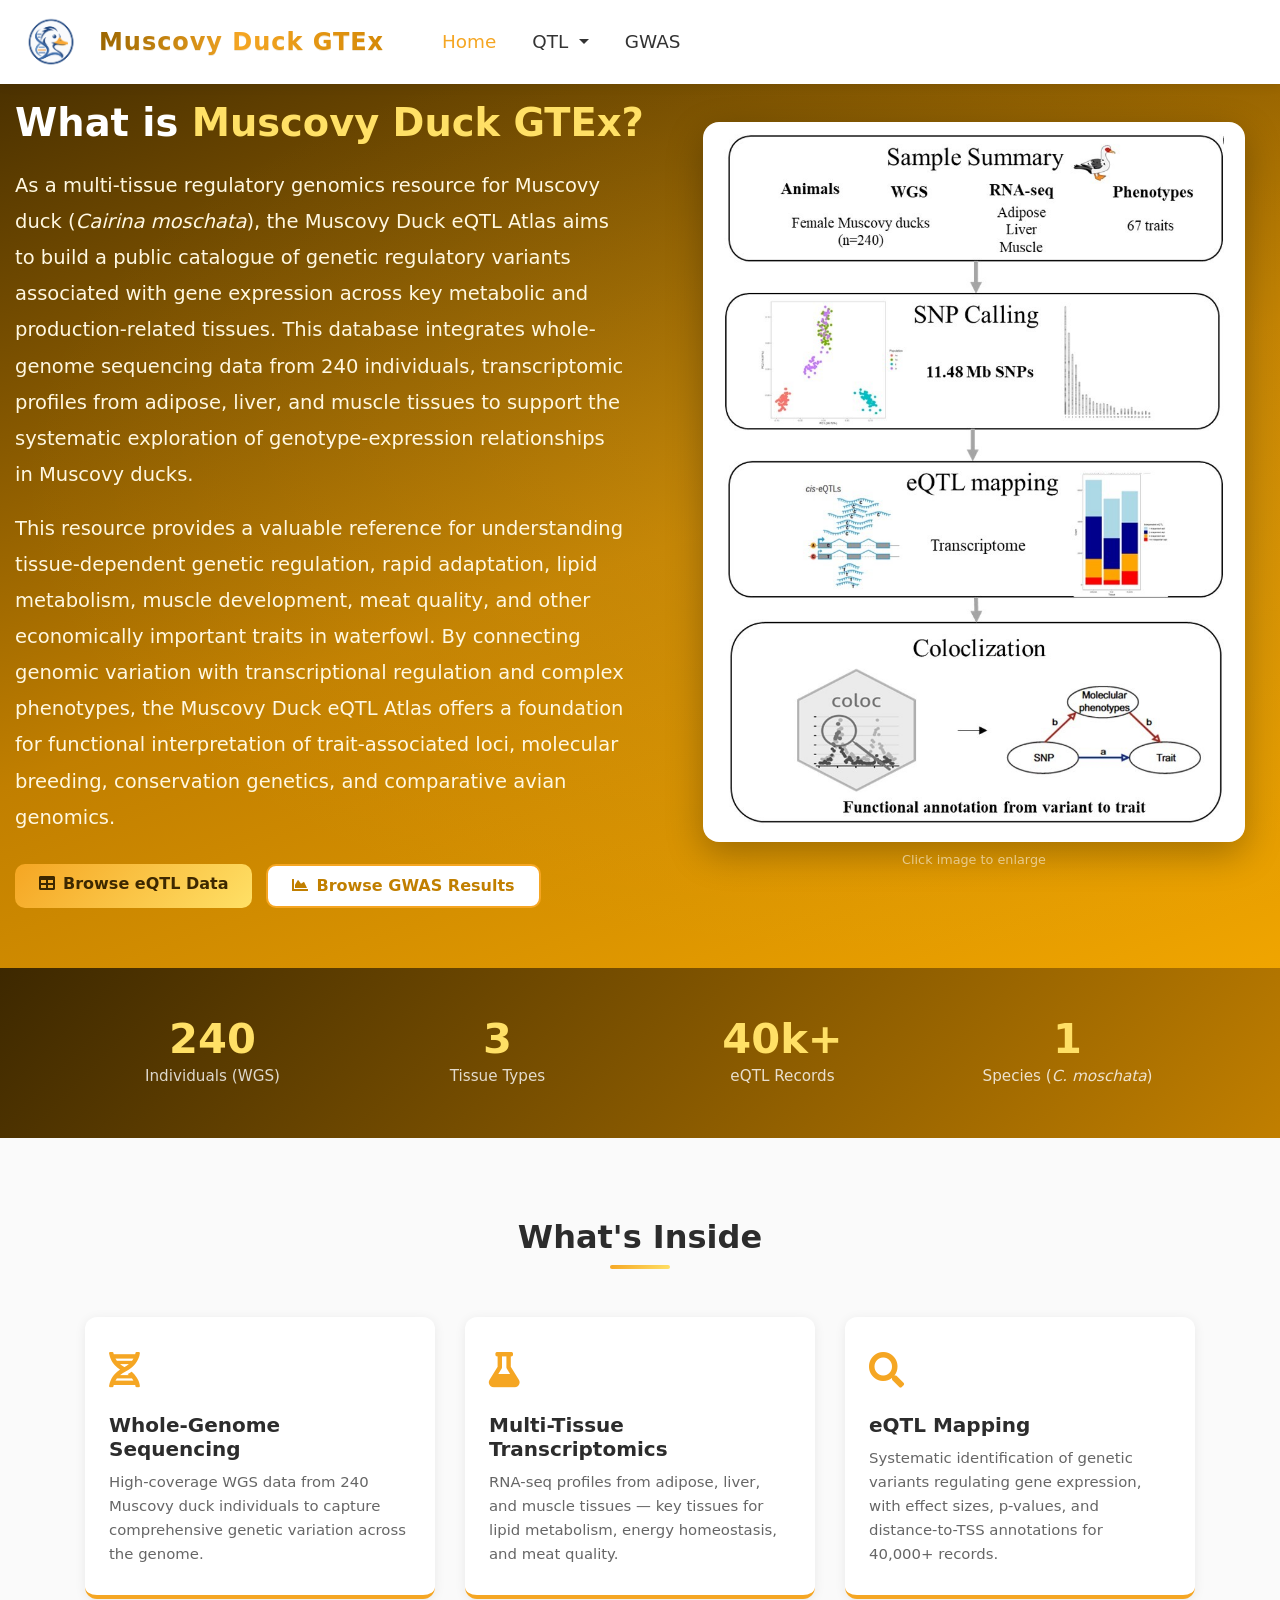
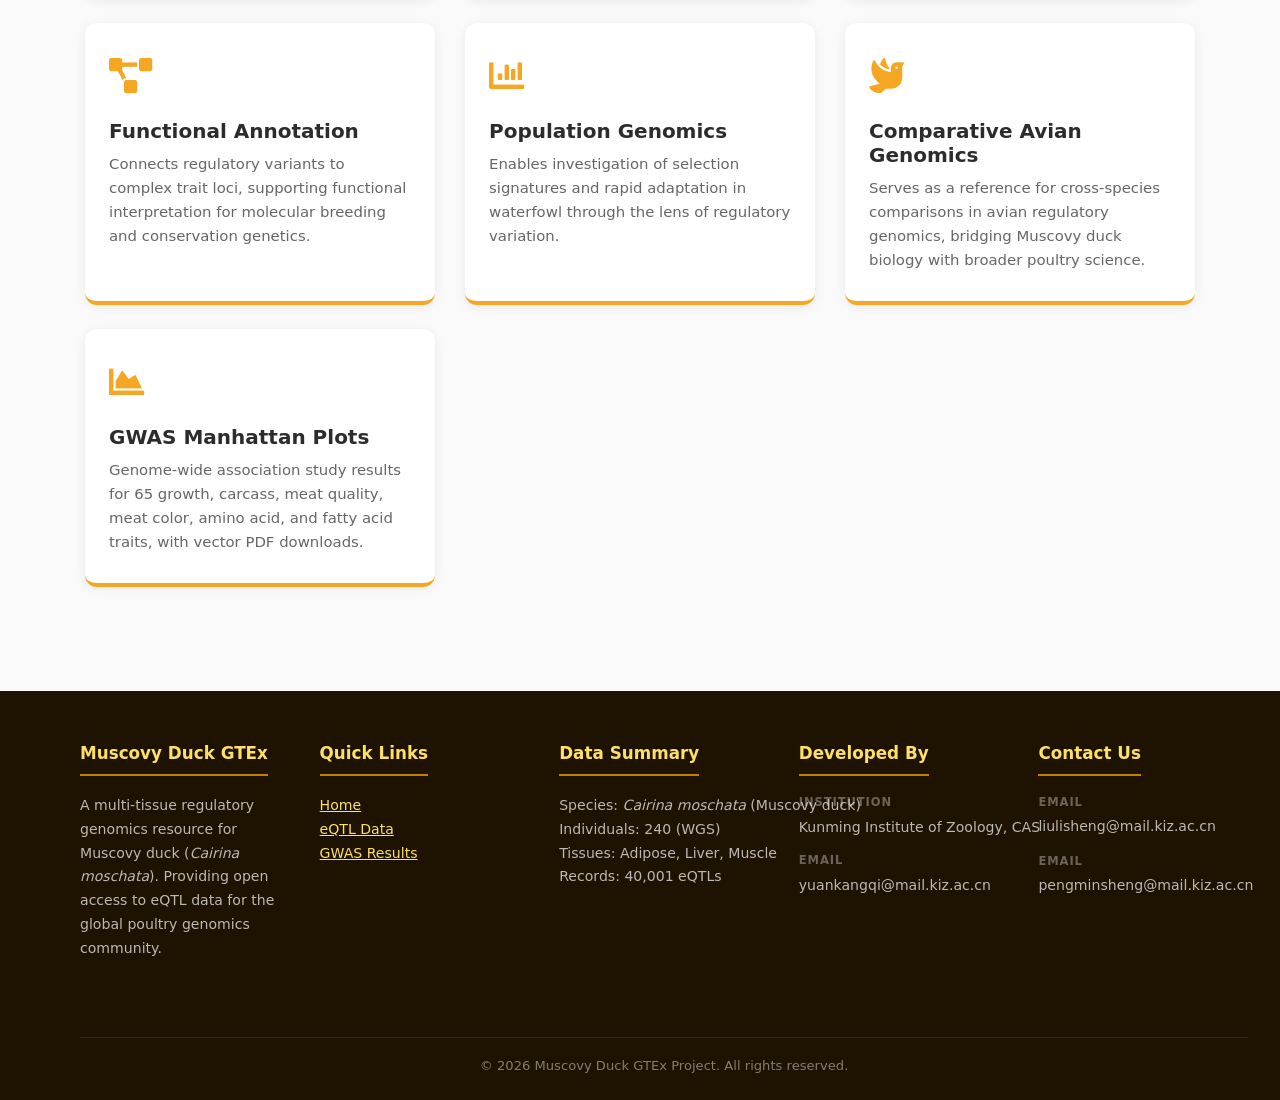
==== commit e8aa86b4: "GTEx commit 3" ====
--- a/index.html
+++ b/index.html
@@ -44,6 +44,9 @@
                         </a>
                     </div>
                 </li>
+                <li class="nav-item">
+                    <a class="nav-link" href="gwas.html">GWAS</a>
+                </li>
             </ul>
         </div>
     </div>
@@ -77,11 +80,15 @@
                         comparative avian genomics.
                     </p>
 
-                    <!-- Quick nav to eQTL table -->
-                    <div class="mt-2">
+                    <!-- Quick nav to eQTL table / GWAS results -->
+                    <div class="mt-2 d-flex flex-wrap" style="gap:14px;">
                         <a href="eqtl.html" class="btn btn-search px-4 py-2"
                            style="background:var(--gradient-btn);color:#3d2800;font-weight:700;border-radius:10px;border:none;font-size:1rem;">
                             <i class="fas fa-table mr-2"></i>Browse eQTL Data
+                        </a>
+                        <a href="gwas.html" class="btn btn-search px-4 py-2"
+                           style="background:#fff;color:#c17f00;font-weight:700;border-radius:10px;border:2px solid var(--primary);font-size:1rem;">
+                            <i class="fas fa-chart-area mr-2"></i>Browse GWAS Results
                         </a>
                     </div>
                 </div>
@@ -187,6 +194,13 @@
                     <p>Serves as a reference for cross-species comparisons in avian regulatory genomics, bridging Muscovy duck biology with broader poultry science.</p>
                 </div>
             </div>
+            <div class="col-md-4 mb-4">
+                <div class="feature-card fade-up delay-1">
+                    <div class="feature-icon"><i class="fas fa-chart-area"></i></div>
+                    <h5>GWAS Manhattan Plots</h5>
+                    <p>Genome-wide association study results for 65 growth, carcass, meat quality, meat color, amino acid, and fatty acid traits, with vector PDF downloads.</p>
+                </div>
+            </div>
         </div>
     </div>
 </section>
@@ -225,6 +239,7 @@
                 <ul class="list-unstyled footer-text">
                     <li><a href="index.html" class="footer-link">Home</a></li>
                     <li><a href="eqtl.html" class="footer-link">eQTL Data</a></li>
+                    <li><a href="gwas.html" class="footer-link">GWAS Results</a></li>
                 </ul>
             </div>
             <div class="col-lg col-md-6 mb-4">
--- a/assets/css/style.css
+++ b/assets/css/style.css
@@ -80,7 +80,7 @@
     font-weight: 500;
     padding: 24px 18px !important;
     transition: color 0.2s;
-    font-size: 0.97rem;
+    font-size: 1.15rem;
 }
 .navbar-nav .nav-link:hover,
 .navbar-nav .nav-item.active > .nav-link {
@@ -95,7 +95,7 @@
 }
 .dropdown-item {
     padding: 9px 20px;
-    font-size: 0.92rem;
+    font-size: 1.15rem;
     color: #444;
     transition: background 0.15s, color 0.15s;
 }
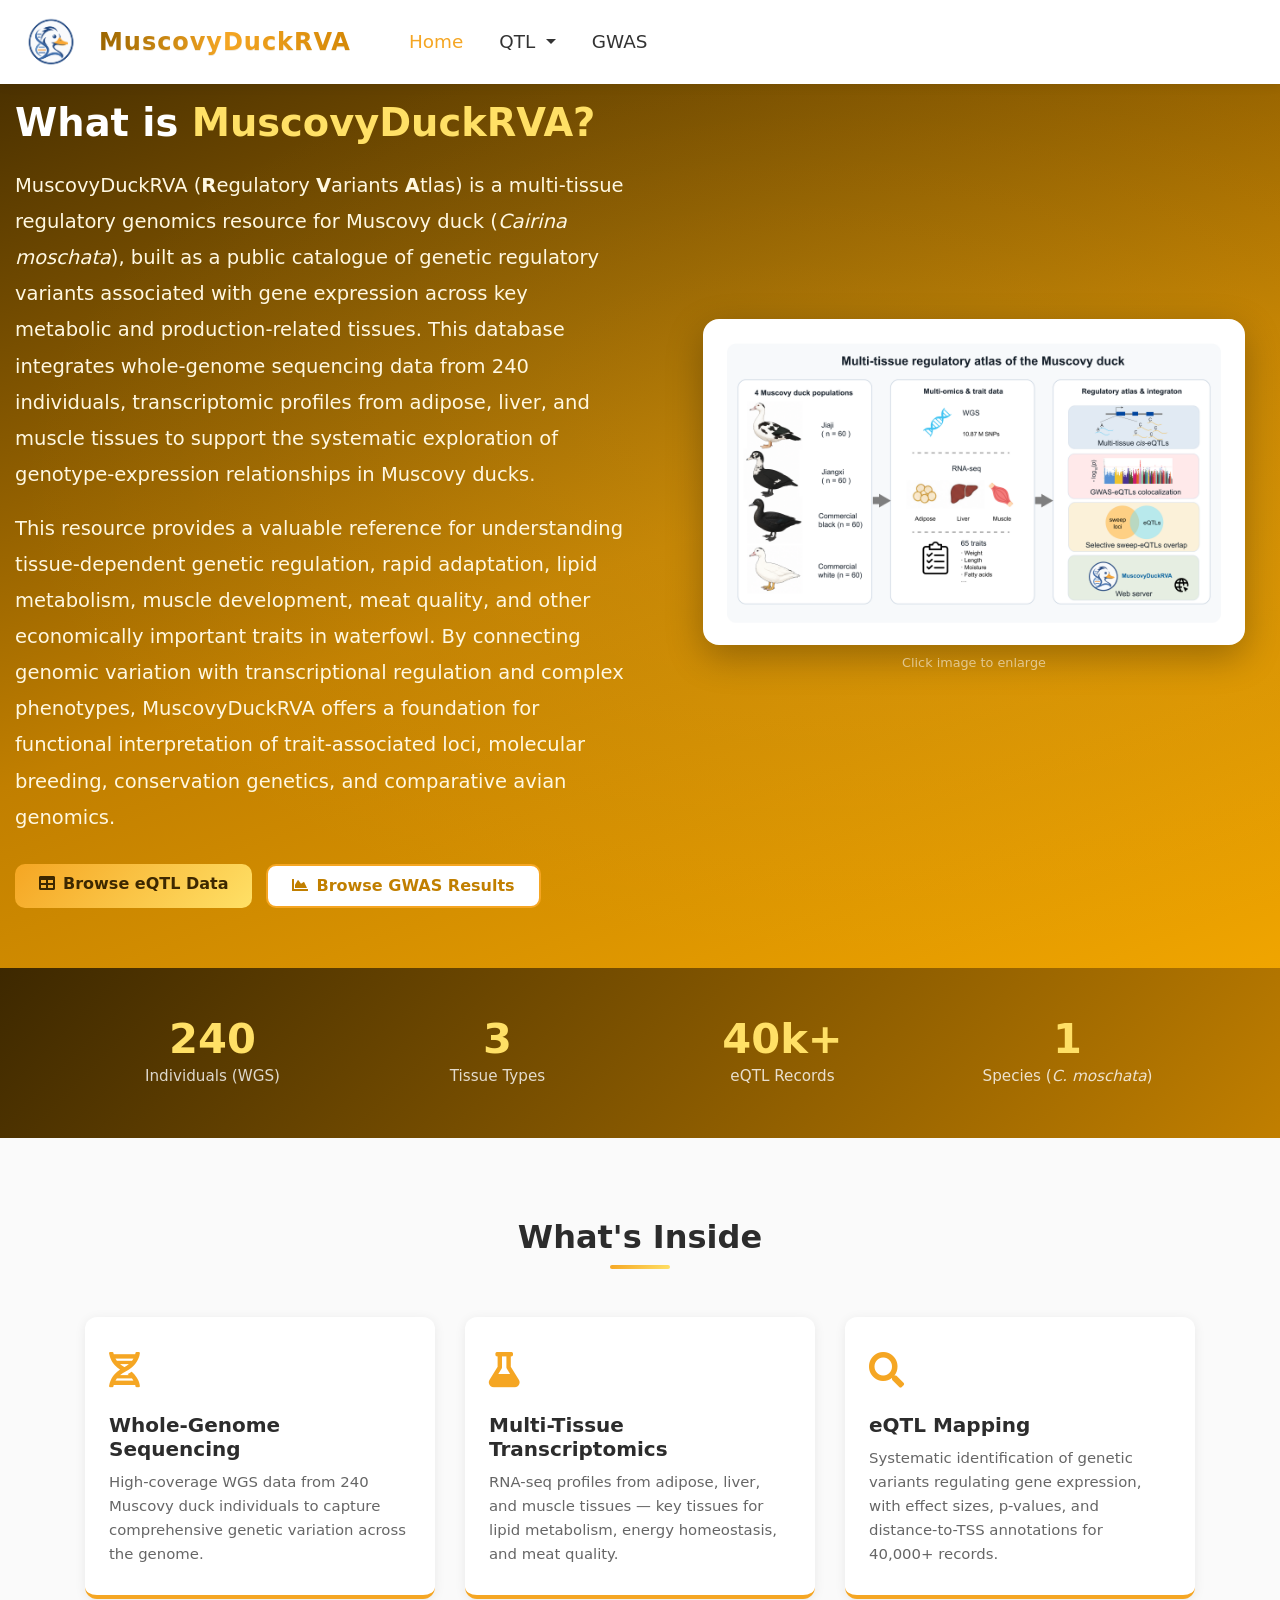
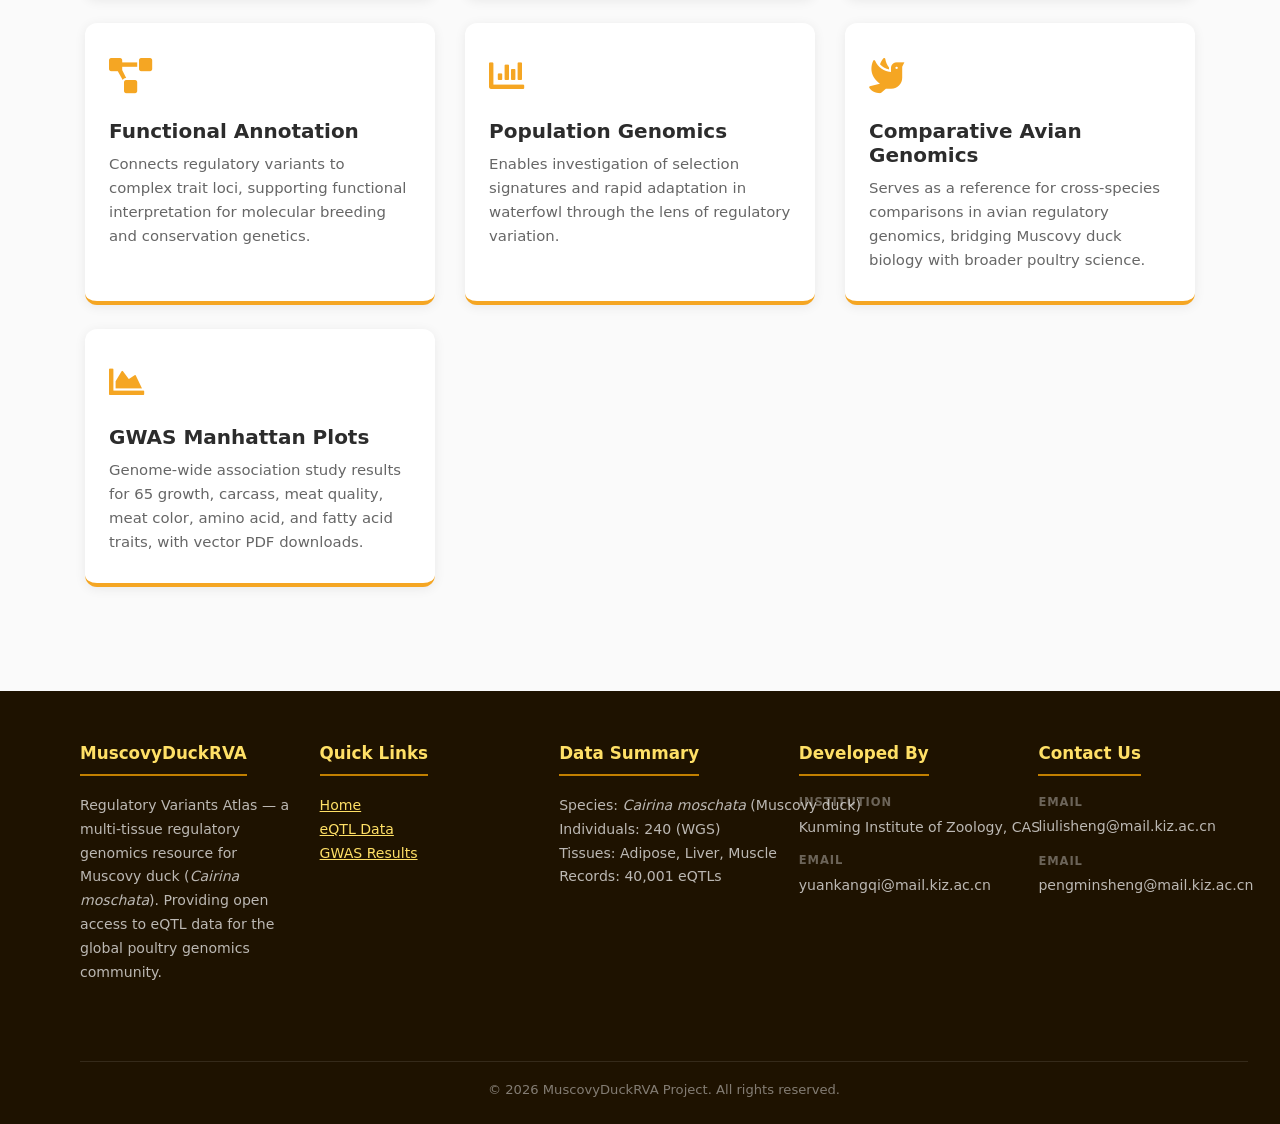
==== commit 249c8448: "GTEx 7.23" ====
--- a/index.html
+++ b/index.html
@@ -3,7 +3,7 @@
 <head>
     <meta charset="UTF-8" />
     <meta name="viewport" content="width=device-width, initial-scale=1.0" />
-    <title>Muscovy Duck GTEx – Muscovy Duck eQTL Atlas</title>
+    <title>MuscovyDuckRVA – Muscovy Duck Regulatory Variants Atlas</title>
     <link rel="icon" href="assets/img/logo.png" type="image/png">
     <link rel="stylesheet" href="assets/css/bootstrap.min.css">
     <link rel="stylesheet" href="assets/css/font-awesome.min.css">
@@ -21,8 +21,8 @@
 <nav class="navbar navbar-expand-lg navbar-light fixed-top" id="mainNav">
     <div class="container" style="max-width:1400px;">
         <a class="navbar-brand" href="index.html">
-            <img src="assets/img/logo.png" alt="Muscovy Duck GTEx logo" class="brand-logo">
-            <span class="brand-text">Muscovy Duck GTEx</span>
+            <img src="assets/img/logo.png" alt="MuscovyDuckRVA logo" class="brand-logo">
+            <span class="brand-text">MuscovyDuckRVA</span>
         </a>
         <button class="navbar-toggler" type="button" data-toggle="collapse" data-target="#navMenu"
                 aria-controls="navMenu" aria-expanded="false" aria-label="Toggle navigation">
@@ -60,12 +60,13 @@
             <!-- Left – Description -->
             <div class="col-lg-6 col-xl-6">
                 <div class="fade-up delay-1">
-                    <h1 class="hero-title">What is <span>Muscovy Duck GTEx?</span></h1>
+                    <h1 class="hero-title">What is <span>MuscovyDuckRVA?</span></h1>
                     <p class="hero-desc">
-                        As a multi-tissue regulatory genomics resource for Muscovy duck
-                        (<em>Cairina moschata</em>), the Muscovy Duck eQTL Atlas aims to build a
-                        public catalogue of genetic regulatory variants associated with gene expression
-                        across key metabolic and production-related tissues. This database integrates
+                        MuscovyDuckRVA (<strong>R</strong>egulatory <strong>V</strong>ariants
+                        <strong>A</strong>tlas) is a multi-tissue regulatory genomics resource for
+                        Muscovy duck (<em>Cairina moschata</em>), built as a public catalogue of
+                        genetic regulatory variants associated with gene expression across key
+                        metabolic and production-related tissues. This database integrates
                         whole-genome sequencing data from 240 individuals, transcriptomic profiles from
                         adipose, liver, and muscle tissues to support the systematic exploration of
                         genotype-expression relationships in Muscovy ducks.
@@ -74,8 +75,8 @@
                         This resource provides a valuable reference for understanding tissue-dependent
                         genetic regulation, rapid adaptation, lipid metabolism, muscle development, meat
                         quality, and other economically important traits in waterfowl. By connecting
-                        genomic variation with transcriptional regulation and complex phenotypes, the
-                        Muscovy Duck eQTL Atlas offers a foundation for functional interpretation of
+                        genomic variation with transcriptional regulation and complex phenotypes,
+                        MuscovyDuckRVA offers a foundation for functional interpretation of
                         trait-associated loci, molecular breeding, conservation genetics, and
                         comparative avian genomics.
                     </p>
@@ -97,8 +98,8 @@
             <!-- Right – Flowchart -->
             <div class="col-lg-6 col-xl-6">
                 <div class="hero-image-wrap fade-up delay-3">
-                    <img src="assets/img/Flowchart.jpg"
-                         alt="Muscovy Duck GTEx Workflow"
+                    <img src="assets/img/Flowchart.png"
+                         alt="MuscovyDuckRVA Workflow"
                          class="hero-figure img-fluid"
                          data-toggle="modal" data-target="#imgModal"
                          title="Click to enlarge" />
@@ -210,13 +211,13 @@
     <div class="modal-dialog modal-xl-custom" role="document">
         <div class="modal-content" style="border:none;border-radius:12px;overflow:hidden;">
             <div class="modal-header py-2">
-                <h6 class="modal-title mb-0" style="font-size:0.95rem;">Muscovy Duck GTEx – Workflow Overview</h6>
+                <h6 class="modal-title mb-0" style="font-size:0.95rem;">MuscovyDuckRVA – Workflow Overview</h6>
                 <button type="button" class="close" data-dismiss="modal" aria-label="Close">
                     <span aria-hidden="true">&times;</span>
                 </button>
             </div>
             <div class="modal-body p-2">
-                <img src="assets/img/Flowchart.jpg" alt="Flowchart" class="img-fluid" style="border-radius:6px;" />
+                <img src="assets/img/Flowchart.png" alt="Flowchart" class="img-fluid" style="border-radius:6px;" />
             </div>
         </div>
     </div>
@@ -227,10 +228,10 @@
     <div class="container-fluid footer-inner">
         <div class="row">
             <div class="col-lg col-md-6 mb-4">
-                <div class="footer-title">Muscovy Duck GTEx</div>
+                <div class="footer-title">MuscovyDuckRVA</div>
                 <p class="footer-text">
-                    A multi-tissue regulatory genomics resource for Muscovy duck
-                    (<em>Cairina moschata</em>). Providing open access to eQTL data
+                    Regulatory Variants Atlas — a multi-tissue regulatory genomics resource for
+                    Muscovy duck (<em>Cairina moschata</em>). Providing open access to eQTL data
                     for the global poultry genomics community.
                 </p>
             </div>
@@ -279,7 +280,7 @@
             </div>
         </div>
         <div class="footer-bottom">
-            &copy; 2026 Muscovy Duck GTEx Project. All rights reserved.
+            &copy; 2026 MuscovyDuckRVA Project. All rights reserved.
         </div>
     </div>
 </footer>
--- a/assets/css/style.css
+++ b/assets/css/style.css
@@ -1,5 +1,5 @@
 /* ============================================================
-   Muscovy Duck GTEx – Custom Yellow Theme
+   MuscovyDuckRVA – Custom Yellow Theme
    Primary:  #f5a623 (amber gold)
    Dark:     #3d2800 (dark brown)
    Accent:   #ffe066 (light gold)
@@ -381,11 +381,10 @@
 .table-page-header {
     background: linear-gradient(135deg, var(--dark-bg), var(--primary-dark));
     color: #fff;
-    padding-top: 72px;
-    min-height: 280px;
+    /* navbar is fixed-top (~84px) and overlays this section, so padding-top
+       must include the navbar height plus the desired visible clearance */
+    padding: 132px 0 48px;
     box-sizing: border-box;
-    display: flex;
-    align-items: center;
 }
 .table-page-header-content {
     padding: 0;
